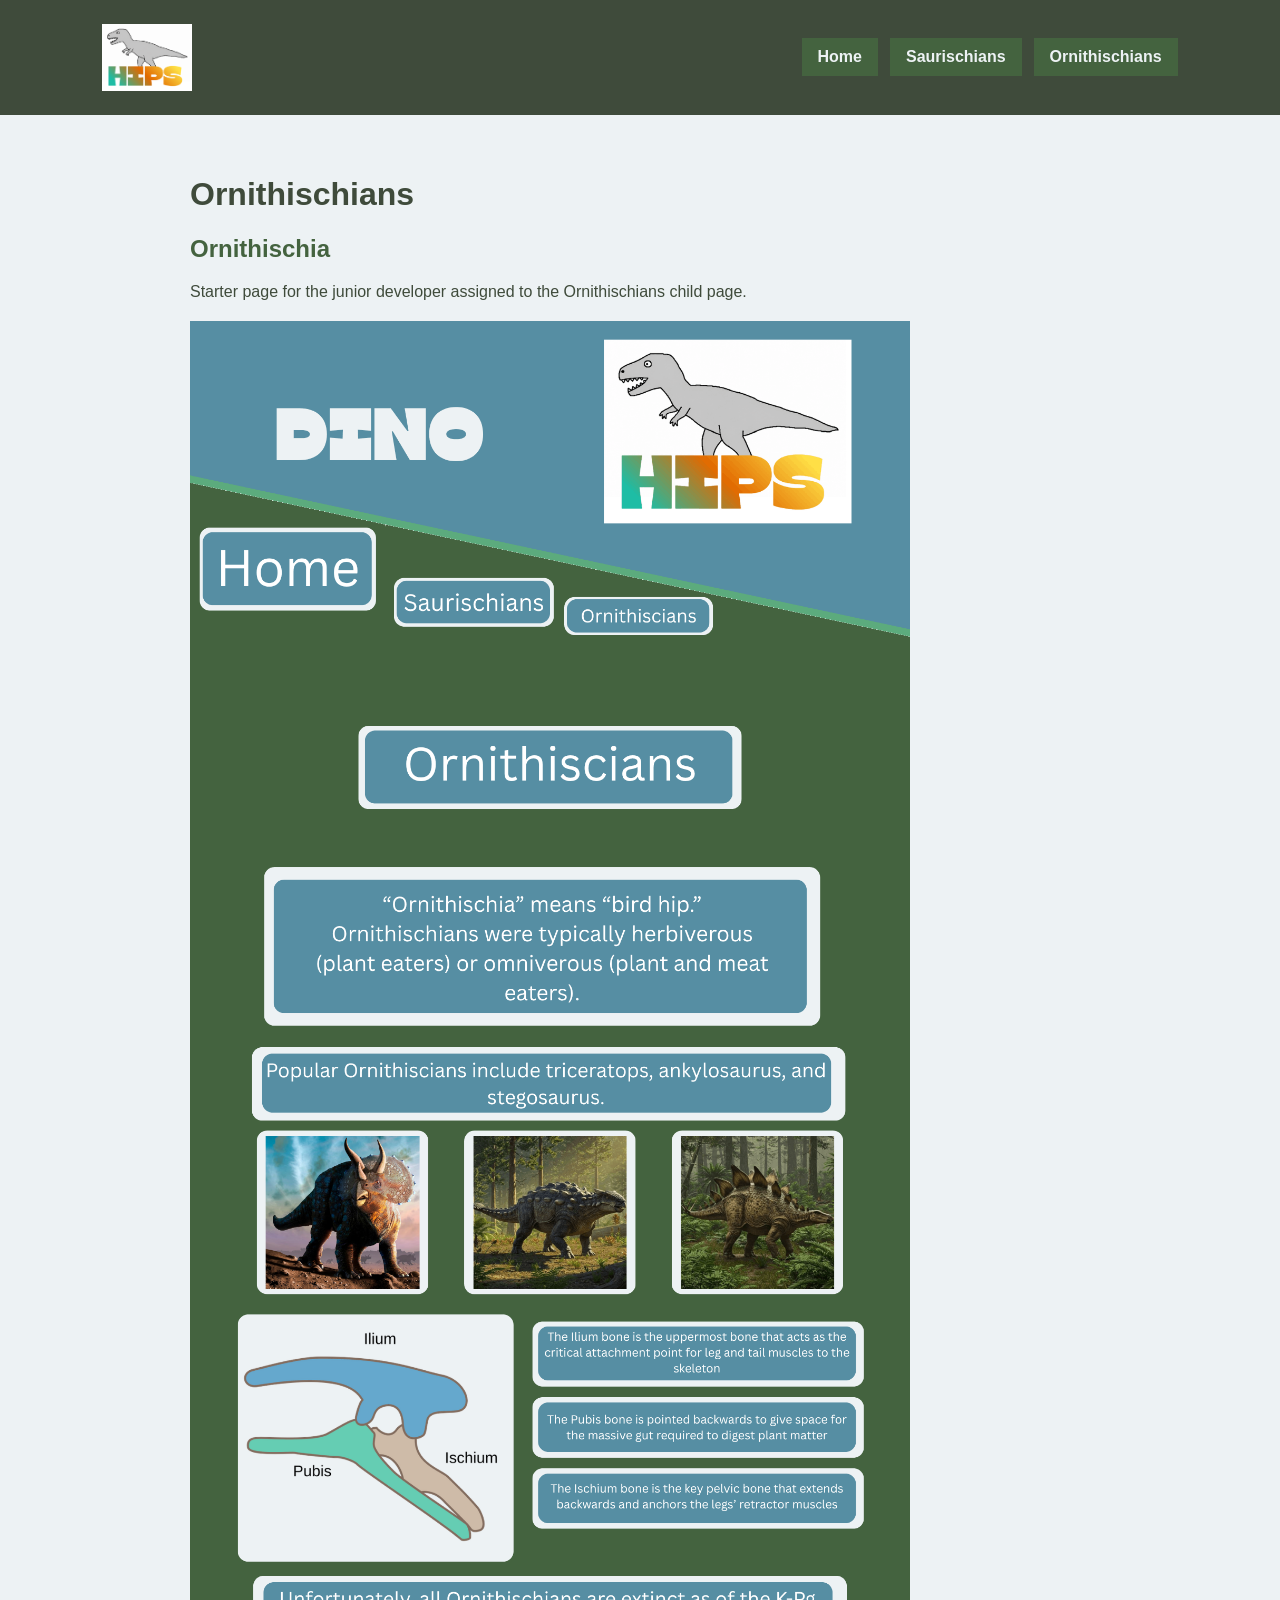
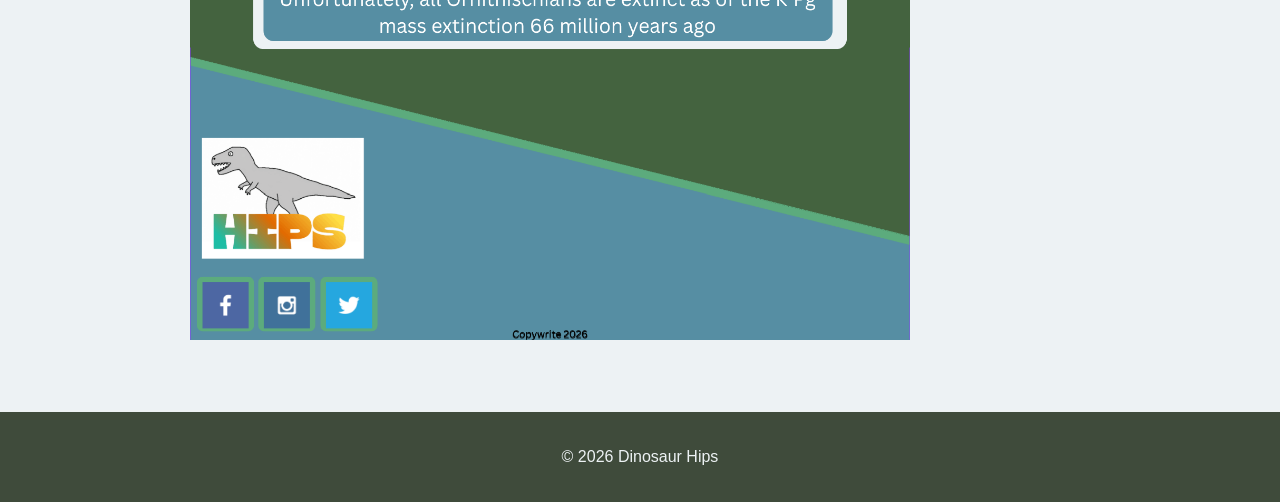
==== ornithischians.html @ f2c359bc "Add dinosaur hips starter site" ====
<!DOCTYPE html>
<html lang="en">
<head>
    <meta charset="UTF-8">
    <meta name="viewport" content="width=device-width, initial-scale=1.0">
    <title>Dinosaur Hips | Ornithischians</title>
    <link rel="stylesheet" href="styles/site.css">
</head>
<body>
    <header>
        <img src="dinosaur_hips_logo.png" alt="Dinosaur Hips logo" class="logo">
        <nav>
            <a href="index.html">Home</a>
            <a href="saurischians.html">Saurischians</a>
            <a href="ornithischians.html">Ornithischians</a>
        </nav>
    </header>
    <main>
        <h1>Ornithischians</h1>
        <section>
            <h2>Ornithischia</h2>
            <p>Starter page for the junior developer assigned to the Ornithischians child page.</p>
            <img src="Dinosaur_hips_ornithischian_page.png" alt="Ornithischian page design reference" class="hero-image">
        </section>
    </main>
    <footer>
        <p>&copy; 2026 Dinosaur Hips</p>
    </footer>
</body>
</html>
---- styles/site.css ----
:root {
    --primary: #3F4B3B;
    --secondary: #44633F;
    --accent: #568EA3;
    --light: #EDF2F4;
    --hover: #5CAB7D;
}

body {
    margin: 0;
    font-family: Arial, Helvetica, sans-serif;
    color: var(--primary);
    background-color: var(--light);
}

header {
    display: flex;
    align-items: center;
    justify-content: space-between;
    gap: 24px;
    padding: 24px 8%;
    color: var(--light);
    background-color: var(--primary);
}

.logo {
    width: 90px;
    height: auto;
}

nav {
    display: flex;
    flex-wrap: wrap;
    gap: 12px;
}

nav a {
    padding: 10px 16px;
    color: var(--light);
    background-color: var(--secondary);
    text-decoration: none;
    font-weight: bold;
}

nav a:hover {
    background-color: var(--hover);
}

main {
    width: min(900px, 88vw);
    margin: 0 auto;
    padding: 40px 0;
}

section {
    margin-bottom: 32px;
}

h2 {
    color: var(--secondary);
}

.hero-image {
    display: block;
    width: min(100%, 720px);
    height: auto;
    margin-top: 20px;
}

.comparison {
    display: grid;
    grid-template-columns: repeat(2, minmax(0, 1fr));
    gap: 24px;
}

.comparison article {
    padding: 20px;
    background-color: white;
    border: 2px solid var(--secondary);
}

.comparison img {
    width: 100%;
    height: auto;
}

footer {
    padding: 20px 8%;
    color: var(--light);
    text-align: center;
    background-color: var(--primary);
}

@media screen and (max-width: 700px) {
    header {
        align-items: flex-start;
        flex-direction: column;
    }

    .comparison {
        grid-template-columns: 1fr;
    }
}
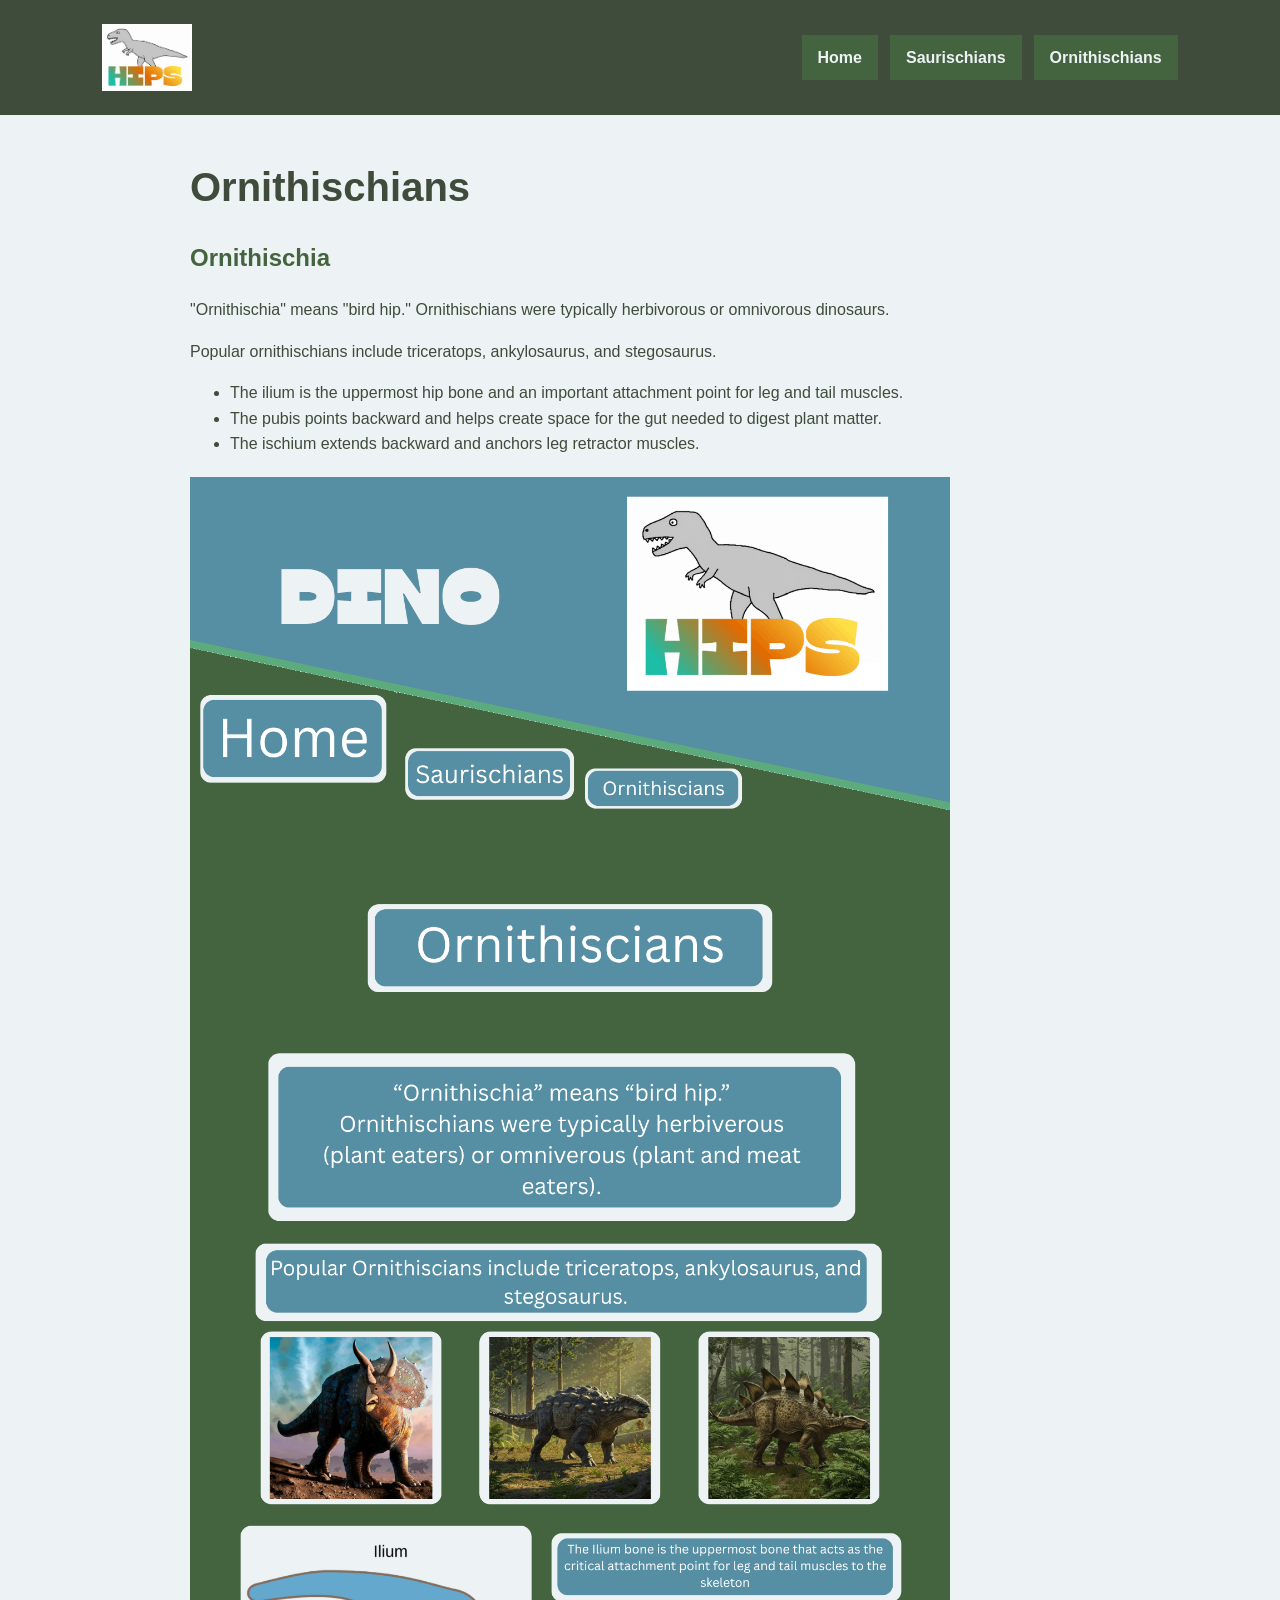
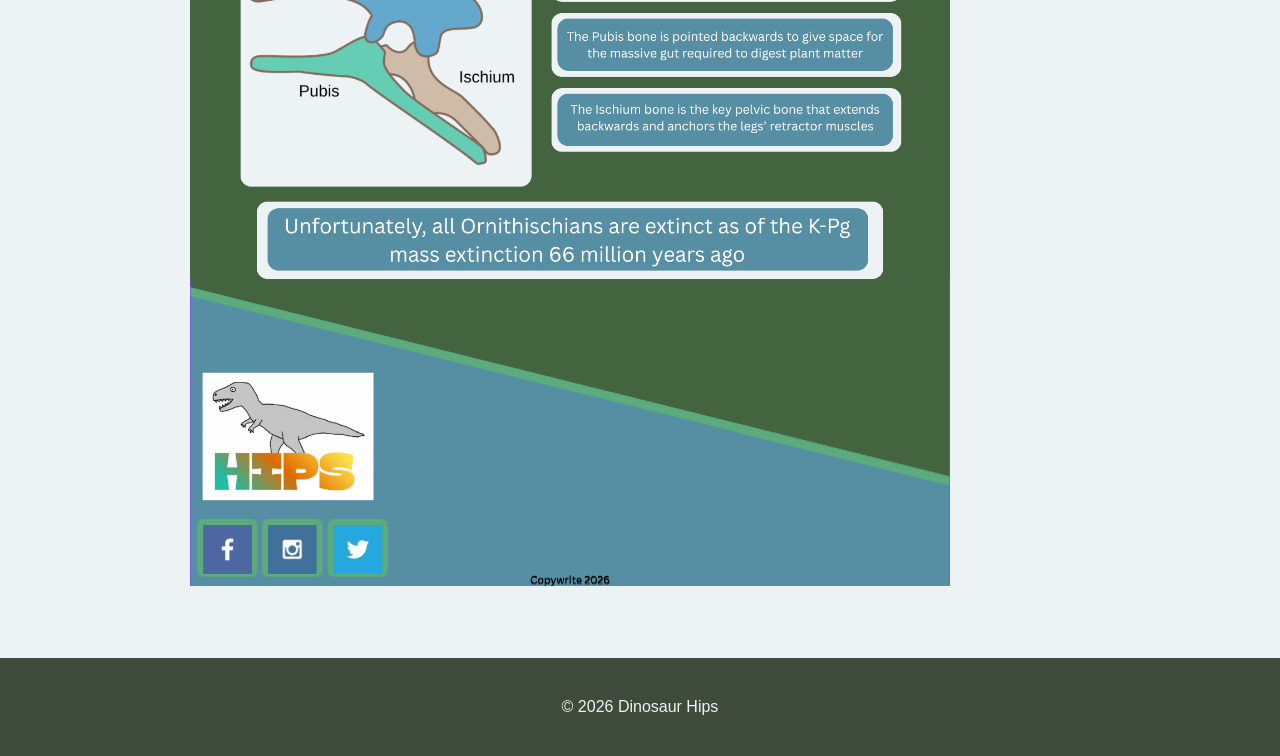
==== commit 21814efd: "Build homepage wireframe structure" ====
--- a/ornithischians.html
+++ b/ornithischians.html
@@ -19,8 +19,14 @@
         <h1>Ornithischians</h1>
         <section>
             <h2>Ornithischia</h2>
-            <p>Starter page for the junior developer assigned to the Ornithischians child page.</p>
-            <img src="Dinosaur_hips_ornithischian_page.png" alt="Ornithischian page design reference" class="hero-image">
+            <p>"Ornithischia" means "bird hip." Ornithischians were typically herbivorous or omnivorous dinosaurs.</p>
+            <p>Popular ornithischians include triceratops, ankylosaurus, and stegosaurus.</p>
+            <ul>
+                <li>The ilium is the uppermost hip bone and an important attachment point for leg and tail muscles.</li>
+                <li>The pubis points backward and helps create space for the gut needed to digest plant matter.</li>
+                <li>The ischium extends backward and anchors leg retractor muscles.</li>
+            </ul>
+            <img src="Dinosaur_hips_ornithischian_page.png" alt="Ornithischian page design reference" class="wide-image">
         </section>
     </main>
     <footer>
--- a/styles/site.css
+++ b/styles/site.css
@@ -11,6 +11,7 @@
     font-family: Arial, Helvetica, sans-serif;
     color: var(--primary);
     background-color: var(--light);
+    line-height: 1.6;
 }
 
 header {
@@ -56,13 +57,39 @@
     margin-bottom: 32px;
 }
 
+h1 {
+    margin: 0 0 12px;
+    color: var(--primary);
+    font-size: 2.5rem;
+}
+
 h2 {
     color: var(--secondary);
 }
 
+.eyebrow {
+    margin: 0 0 8px;
+    color: var(--accent);
+    font-weight: bold;
+}
+
+.hero {
+    display: grid;
+    grid-template-columns: minmax(0, 1fr) minmax(260px, 420px);
+    gap: 32px;
+    align-items: center;
+}
+
 .hero-image {
     display: block;
-    width: min(100%, 720px);
+    width: 100%;
+    height: auto;
+    margin-top: 20px;
+}
+
+.wide-image {
+    display: block;
+    width: min(100%, 760px);
     height: auto;
     margin-top: 20px;
 }
@@ -84,6 +111,18 @@
     height: auto;
 }
 
+.comparison a {
+    display: inline-block;
+    margin-top: 16px;
+    color: var(--secondary);
+    font-weight: bold;
+}
+
+.wireframe-note {
+    padding-top: 16px;
+    border-top: 3px solid var(--accent);
+}
+
 footer {
     padding: 20px 8%;
     color: var(--light);
@@ -100,4 +139,8 @@
     .comparison {
         grid-template-columns: 1fr;
     }
+
+    .hero {
+        grid-template-columns: 1fr;
+    }
 }
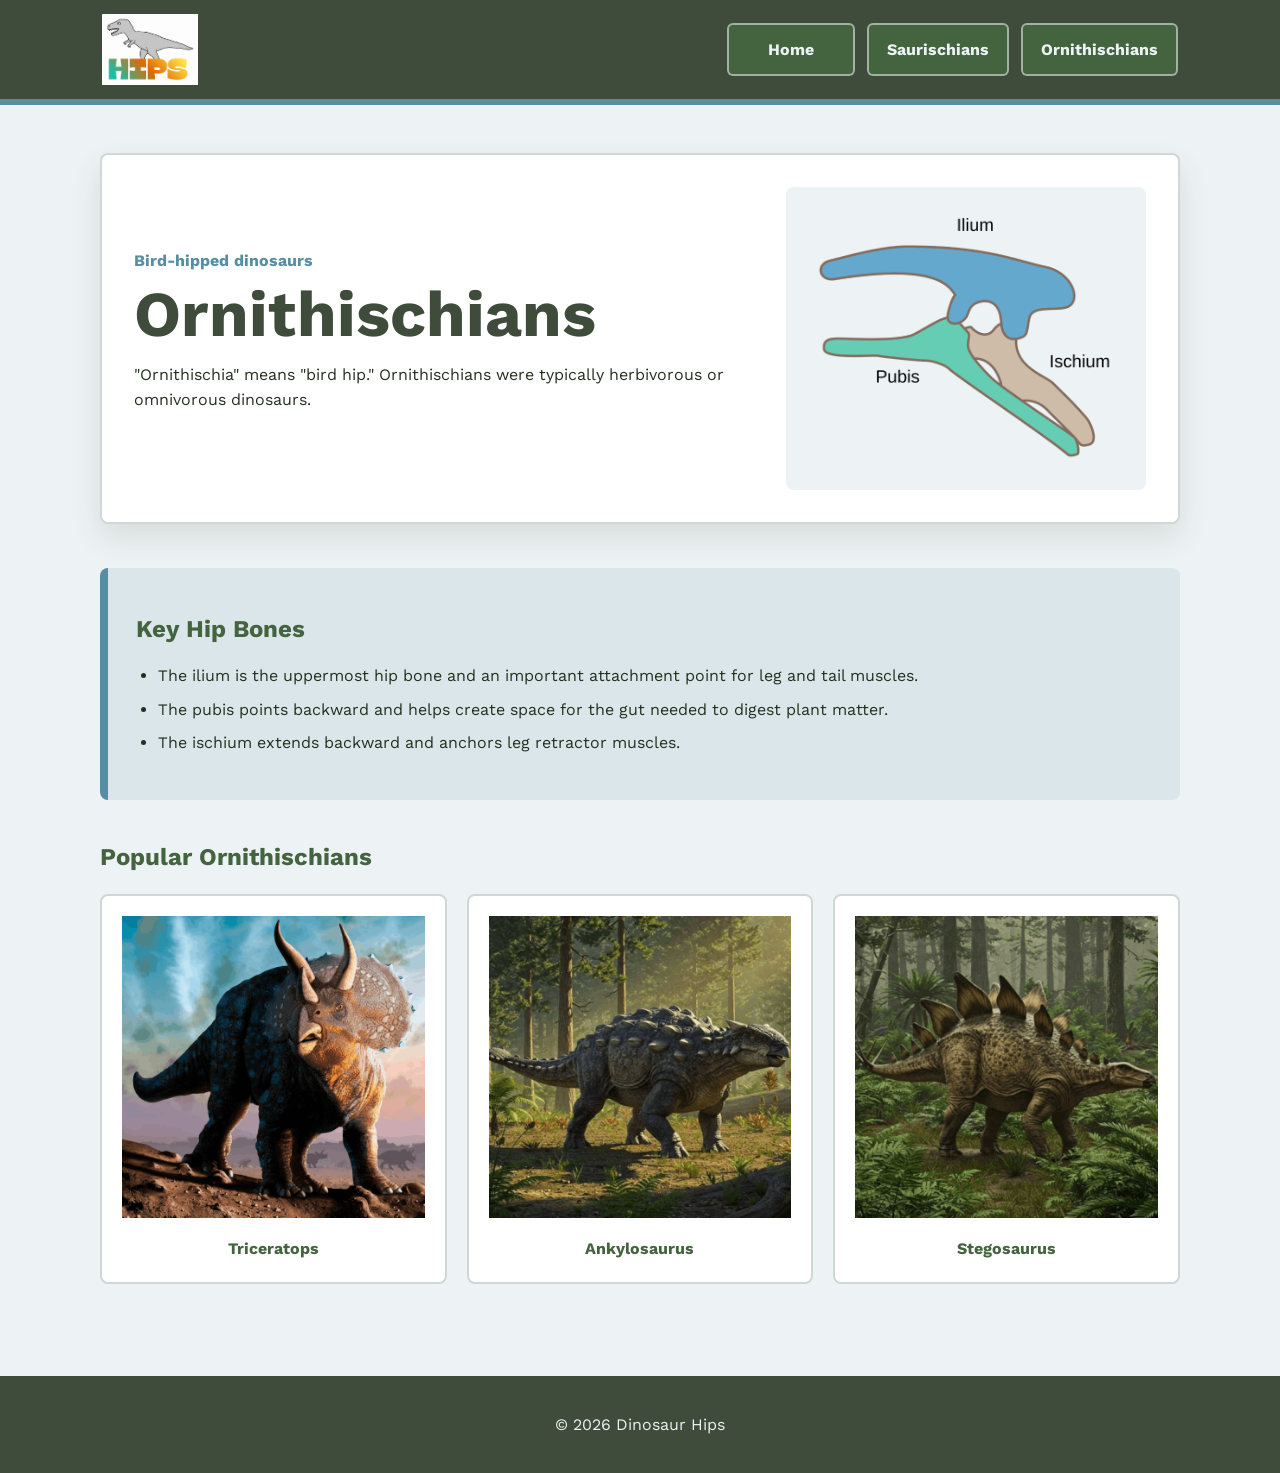
==== commit 2a3c3512: "Remove wireframe images from visible pages" ====
--- a/ornithischians.html
+++ b/ornithischians.html
@@ -16,17 +16,40 @@
         </nav>
     </header>
     <main>
-        <h1>Ornithischians</h1>
-        <section>
-            <h2>Ornithischia</h2>
-            <p>"Ornithischia" means "bird hip." Ornithischians were typically herbivorous or omnivorous dinosaurs.</p>
-            <p>Popular ornithischians include triceratops, ankylosaurus, and stegosaurus.</p>
+        <section class="page-hero">
+            <div>
+                <p class="eyebrow">Bird-hipped dinosaurs</p>
+                <h1>Ornithischians</h1>
+                <p>"Ornithischia" means "bird hip." Ornithischians were typically herbivorous or omnivorous dinosaurs.</p>
+            </div>
+            <img src="Ornithiscian_pelvis.png" alt="Ornithischian pelvis diagram" class="feature-image">
+        </section>
+
+        <section class="overview">
+            <h2>Key Hip Bones</h2>
             <ul>
                 <li>The ilium is the uppermost hip bone and an important attachment point for leg and tail muscles.</li>
                 <li>The pubis points backward and helps create space for the gut needed to digest plant matter.</li>
                 <li>The ischium extends backward and anchors leg retractor muscles.</li>
             </ul>
-            <img src="Dinosaur_hips_ornithischian_page.png" alt="Ornithischian page design reference" class="wide-image">
+        </section>
+
+        <section>
+            <h2>Popular Ornithischians</h2>
+            <div class="image-grid">
+                <figure>
+                    <img src="triceratops_ornithischian.png" alt="Triceratops">
+                    <figcaption>Triceratops</figcaption>
+                </figure>
+                <figure>
+                    <img src="ankylosaurus_ornithischian.png" alt="Ankylosaurus">
+                    <figcaption>Ankylosaurus</figcaption>
+                </figure>
+                <figure>
+                    <img src="stegosaurus_ornithischian.png" alt="Stegosaurus">
+                    <figcaption>Stegosaurus</figcaption>
+                </figure>
+            </div>
         </section>
     </main>
     <footer>
--- a/styles/site.css
+++ b/styles/site.css
@@ -1,15 +1,24 @@
+@import url("https://fonts.googleapis.com/css2?family=Work+Sans:wght@400;600;700;800&display=swap");
+
 :root {
     --primary: #3F4B3B;
     --secondary: #44633F;
     --accent: #568EA3;
     --light: #EDF2F4;
     --hover: #5CAB7D;
+    --ink: #24301f;
+    --paper: #ffffff;
+    --line: #cfd8d2;
+}
+
+* {
+    box-sizing: border-box;
 }
 
 body {
     margin: 0;
-    font-family: Arial, Helvetica, sans-serif;
-    color: var(--primary);
+    font-family: "Work Sans", Arial, Helvetica, sans-serif;
+    color: var(--ink);
     background-color: var(--light);
     line-height: 1.6;
 }
@@ -19,13 +28,14 @@
     align-items: center;
     justify-content: space-between;
     gap: 24px;
-    padding: 24px 8%;
+    padding: 14px 8%;
     color: var(--light);
     background-color: var(--primary);
+    border-bottom: 6px solid var(--accent);
 }
 
 .logo {
-    width: 90px;
+    width: 96px;
     height: auto;
 }
 
@@ -36,35 +46,46 @@
 }
 
 nav a {
-    padding: 10px 16px;
+    min-width: 128px;
+    padding: 12px 18px;
     color: var(--light);
     background-color: var(--secondary);
+    border: 2px solid rgba(237, 242, 244, 0.55);
+    border-radius: 6px;
     text-decoration: none;
-    font-weight: bold;
+    text-align: center;
+    font-weight: bold;
+    transition: background-color 160ms ease, transform 160ms ease;
 }
 
 nav a:hover {
     background-color: var(--hover);
+    transform: translateY(-2px);
 }
 
 main {
-    width: min(900px, 88vw);
+    width: min(1080px, 90vw);
     margin: 0 auto;
-    padding: 40px 0;
+    padding: 48px 0;
 }
 
 section {
-    margin-bottom: 32px;
+    margin-bottom: 44px;
 }
 
 h1 {
     margin: 0 0 12px;
     color: var(--primary);
-    font-size: 2.5rem;
-}
-
-h2 {
+    font-family: "Gulfs Display", "Arial Black", "Work Sans", sans-serif;
+    font-size: clamp(2.4rem, 5vw, 4.8rem);
+    line-height: 1;
+}
+
+h2,
+h3 {
     color: var(--secondary);
+    font-family: "Gulfs Display", "Arial Black", "Work Sans", sans-serif;
+    line-height: 1.15;
 }
 
 .eyebrow {
@@ -75,23 +96,95 @@
 
 .hero {
     display: grid;
-    grid-template-columns: minmax(0, 1fr) minmax(260px, 420px);
+    grid-template-columns: minmax(280px, 0.8fr) minmax(320px, 1.2fr);
     gap: 32px;
     align-items: center;
+    padding: 32px;
+    background-color: var(--paper);
+    border: 2px solid var(--line);
+    border-radius: 8px;
+    box-shadow: 0 14px 30px rgba(63, 75, 59, 0.12);
+}
+
+.page-hero {
+    display: grid;
+    grid-template-columns: minmax(280px, 1fr) minmax(220px, 360px);
+    gap: 32px;
+    align-items: center;
+    padding: 32px;
+    background-color: var(--paper);
+    border: 2px solid var(--line);
+    border-radius: 8px;
+    box-shadow: 0 14px 30px rgba(63, 75, 59, 0.12);
 }
 
 .hero-image {
     display: block;
     width: 100%;
     height: auto;
-    margin-top: 20px;
+    margin: 0;
+    border-radius: 6px;
 }
 
 .wide-image {
     display: block;
-    width: min(100%, 760px);
-    height: auto;
-    margin-top: 20px;
+    width: min(100%, 820px);
+    height: auto;
+    margin-top: 22px;
+    border: 2px solid var(--line);
+    border-radius: 8px;
+}
+
+.overview {
+    padding: 28px;
+    background-color: rgba(86, 142, 163, 0.12);
+    border-left: 8px solid var(--accent);
+    border-radius: 8px;
+}
+
+.classification-grid,
+.image-grid {
+    display: grid;
+    grid-template-columns: repeat(2, minmax(0, 1fr));
+    gap: 20px;
+    margin-top: 22px;
+}
+
+.classification-grid article,
+figure {
+    margin: 0;
+    padding: 20px;
+    background-color: var(--paper);
+    border: 2px solid var(--line);
+    border-radius: 8px;
+}
+
+.classification-grid h3 {
+    margin-top: 0;
+}
+
+.feature-image {
+    width: 100%;
+    height: auto;
+    padding: 18px;
+    background-color: var(--light);
+    border-radius: 8px;
+}
+
+.image-grid {
+    grid-template-columns: repeat(3, minmax(0, 1fr));
+}
+
+figure img {
+    width: 100%;
+    height: auto;
+}
+
+figcaption {
+    margin-top: 10px;
+    color: var(--secondary);
+    font-weight: bold;
+    text-align: center;
 }
 
 .comparison {
@@ -101,26 +194,45 @@
 }
 
 .comparison article {
-    padding: 20px;
-    background-color: white;
+    display: flex;
+    flex-direction: column;
+    padding: 24px;
+    background-color: var(--paper);
     border: 2px solid var(--secondary);
+    border-radius: 8px;
+    box-shadow: 0 10px 22px rgba(63, 75, 59, 0.1);
 }
 
 .comparison img {
     width: 100%;
     height: auto;
+    margin-top: auto;
+    padding: 16px;
+    background-color: var(--light);
+    border-radius: 6px;
 }
 
 .comparison a {
     display: inline-block;
     margin-top: 16px;
-    color: var(--secondary);
-    font-weight: bold;
-}
-
-.wireframe-note {
-    padding-top: 16px;
-    border-top: 3px solid var(--accent);
+    padding: 10px 14px;
+    color: var(--light);
+    background-color: var(--secondary);
+    border-radius: 6px;
+    font-weight: bold;
+    text-decoration: none;
+}
+
+.comparison a:hover {
+    background-color: var(--hover);
+}
+
+ul {
+    padding-left: 22px;
+}
+
+li {
+    margin-bottom: 8px;
 }
 
 footer {
@@ -142,5 +254,16 @@
 
     .hero {
         grid-template-columns: 1fr;
-    }
-}
+        padding: 22px;
+    }
+
+    .page-hero,
+    .classification-grid,
+    .image-grid {
+        grid-template-columns: 1fr;
+    }
+
+    nav a {
+        min-width: 0;
+    }
+}
